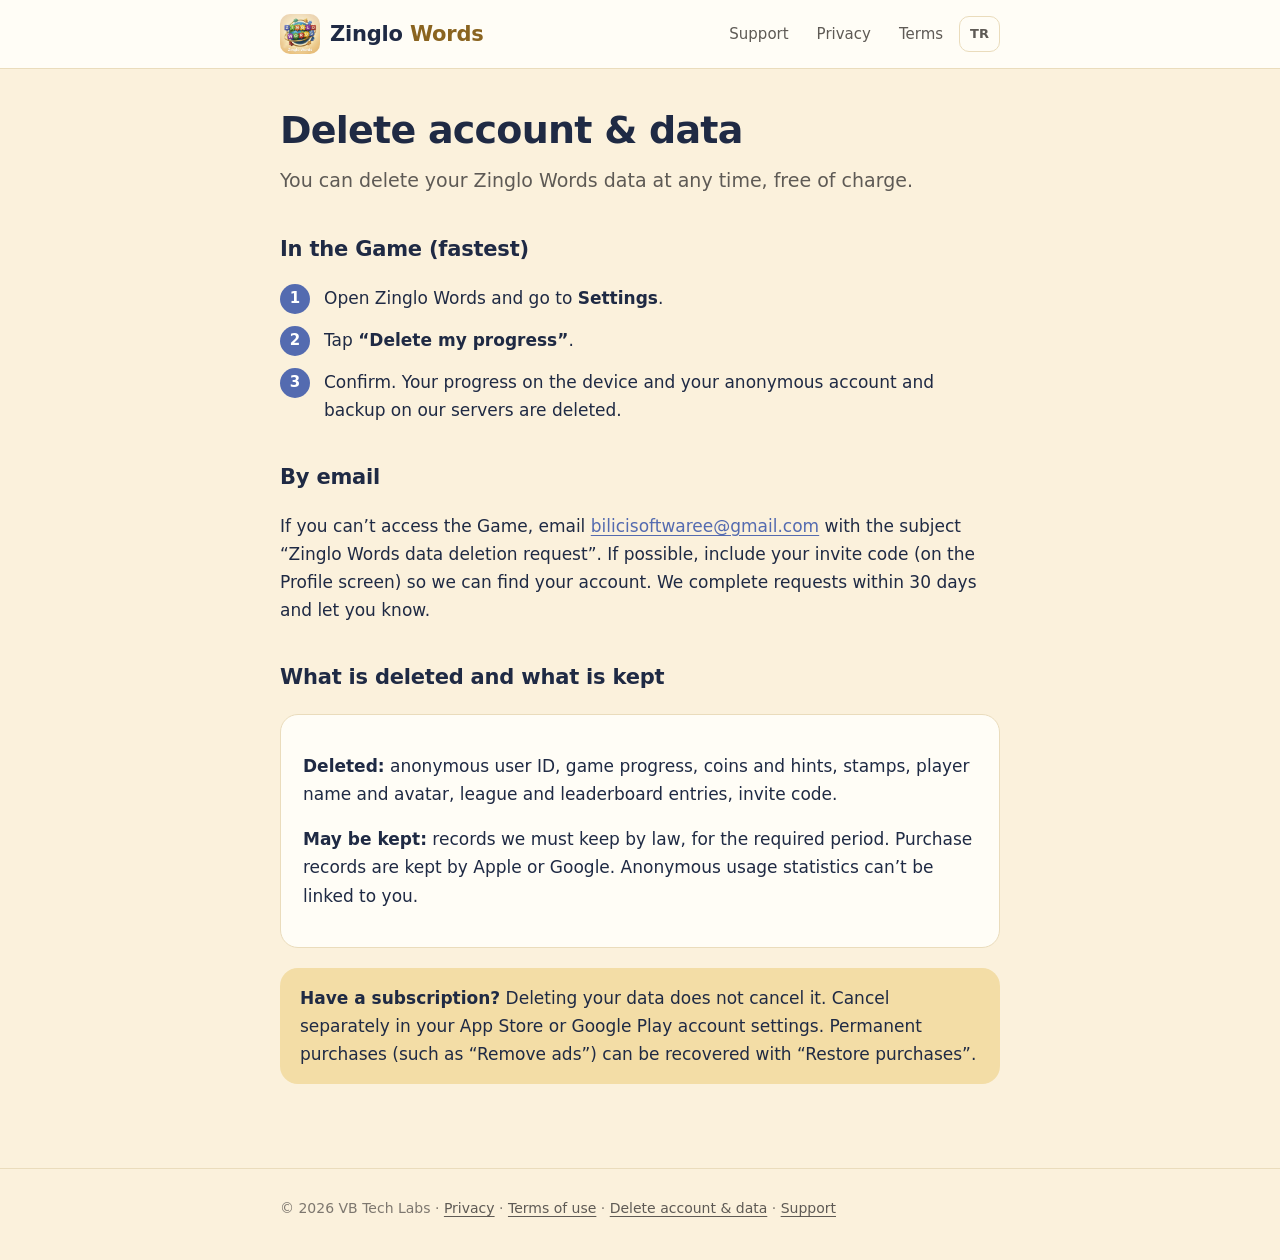
==== en/delete-account/index.html @ aed849ad "Zinglo Words: support, privacy/KVKK, terms and account deletion pages (TR + EN)" ====
<!doctype html>
<html lang="en">
<head>
<meta charset="utf-8">
<meta name="viewport" content="width=device-width, initial-scale=1">
<title>Delete Account & Data | Zinglo Words</title>
<meta name="description" content="How to delete your Zinglo Words account and data.">
<link rel="icon" href="/assets/logo.png">
<link rel="apple-touch-icon" href="/assets/logo.png">
<link rel="alternate" hreflang="tr" href="https://zinglogames.github.io/hesap-silme/">
<link rel="stylesheet" href="/assets/site.css">
</head>
<body>
<header class="site"><div class="wrap">
  <a class="brand" href="/en/"><img src="/assets/logo.png" alt="" width="40" height="40"><span>Zinglo <b>Words</b></span></a>
  <nav class="site" aria-label="Site"><a href="/en/support/">Support</a><a href="/en/privacy/">Privacy</a><a href="/en/terms/">Terms</a><a class="lang" href="/hesap-silme/" hreflang="tr" lang="tr">TR</a></nav>
</div></header>
<main><div class="wrap">
<h1>Delete account &amp; data</h1>
  <p class="lead">You can delete your Zinglo Words data at any time, free of charge.</p>

  <h2>In the Game (fastest)</h2>
  <ol class="steps">
    <li>Open Zinglo Words and go to <strong>Settings</strong>.</li>
    <li>Tap <strong>“Delete my progress”</strong>.</li>
    <li>Confirm. Your progress on the device and your anonymous account and backup on our servers are deleted.</li>
  </ol>

  <h2>By email</h2>
  <p>If you can’t access the Game, email <a href="mailto:bilicisoftwaree@gmail.com?subject=Zinglo%20Words%20data%20deletion%20request">bilicisoftwaree@gmail.com</a> with the subject “Zinglo Words data deletion request”. If possible, include your invite code (on the Profile screen) so we can find your account. We complete requests within 30 days and let you know.</p>

  <h2>What is deleted and what is kept</h2>
  <div class="card">
    <p><strong>Deleted:</strong> anonymous user ID, game progress, coins and hints, stamps, player name and avatar, league and leaderboard entries, invite code.</p>
    <p><strong>May be kept:</strong> records we must keep by law, for the required period. Purchase records are kept by Apple or Google. Anonymous usage statistics can’t be linked to you.</p>
  </div>
  <div class="note"><strong>Have a subscription?</strong> Deleting your data does not cancel it. Cancel separately in your App Store or Google Play account settings. Permanent purchases (such as “Remove ads”) can be recovered with “Restore purchases”.</div>
</div></main>
<footer class="site"><div class="wrap">
  © 2026 VB Tech Labs · <a href="/en/privacy/">Privacy</a> · <a href="/en/terms/">Terms of use</a> · <a href="/en/delete-account/">Delete account &amp; data</a> · <a href="/en/support/">Support</a>
</div></footer>
</body>
</html>
---- assets/site.css ----
:root {
  --bg: #fbf1dc; --surface: #fffdf6; --paper: #fff9ec; --text: #1f2a44; --text2: #5e5a55; --text3: #7d776f;
  --brand: #546bb0; --gold: #8a6420; --gold-soft: #f3dda6; --border: #eadcbc; --soft: #f6ead0;
  --radius: 18px; --max: 760px;
  font-family: Nunito, system-ui, -apple-system, "Segoe UI", Roboto, sans-serif;
}
@media (prefers-color-scheme: dark) {
  :root { --bg: #141a2b; --surface: #1b2338; --paper: #1b2338; --text: #f3ead6; --text2: #c9bfa9; --text3: #9a917f;
    --brand: #9fb2ec; --gold: #e0bd76; --gold-soft: #3a3220; --border: #2c3550; --soft: #222c45; }
}
* { box-sizing: border-box; }
html { -webkit-text-size-adjust: 100%; }
body { margin: 0; background: var(--bg); color: var(--text); font-size: 17px; line-height: 1.65; }
a { color: var(--brand); text-underline-offset: 3px; }
a:focus-visible { outline: 3px solid var(--brand); outline-offset: 2px; border-radius: 4px; }
.wrap { max-width: var(--max); margin: 0 auto; padding: 0 20px; }
header.site { border-bottom: 1px solid var(--border); background: var(--surface); }
header.site .wrap { display: flex; align-items: center; justify-content: space-between; gap: 16px; min-height: 68px; flex-wrap: wrap; }
.brand { display: flex; align-items: center; gap: 10px; text-decoration: none; color: var(--text); font-weight: 800; font-size: 21px; letter-spacing: -0.01em; }
.brand img { width: 40px; height: 40px; border-radius: 10px; }
.brand b { color: var(--gold); font-weight: 800; }
nav.site { display: flex; gap: 4px; flex-wrap: wrap; align-items: center; }
nav.site a { text-decoration: none; color: var(--text2); padding: 8px 12px; border-radius: 10px; font-size: 15px; }
nav.site a:hover, nav.site a[aria-current="page"] { background: var(--soft); color: var(--brand); }
nav.site a.lang { border: 1px solid var(--border); font-weight: 700; font-size: 13px; padding: 6px 10px; }
main { padding: 40px 0 64px; }
h1 { font-size: clamp(28px, 5vw, 38px); line-height: 1.15; letter-spacing: -0.02em; margin: 0 0 12px; }
h2 { font-size: 21px; letter-spacing: -0.01em; margin: 36px 0 8px; }
h3 { font-size: 17px; margin: 24px 0 6px; }
.lead { font-size: 19px; color: var(--text2); margin: 0 0 24px; }
.meta { color: var(--text3); font-size: 14px; margin-bottom: 28px; }
.card { background: var(--surface); border: 1px solid var(--border); border-radius: var(--radius); padding: 20px 22px; margin: 20px 0; }
.note { background: var(--gold-soft); border-radius: var(--radius); padding: 16px 20px; margin: 20px 0; }
table { width: 100%; border-collapse: collapse; margin: 12px 0; font-size: 15px; }
th, td { text-align: left; padding: 10px 8px; border-bottom: 1px solid var(--border); vertical-align: top; }
th { color: var(--text2); font-weight: 700; }
.table-scroll { overflow-x: auto; }
.steps { counter-reset: s; list-style: none; padding: 0; }
.steps li { counter-increment: s; position: relative; padding-left: 44px; margin: 14px 0; }
.steps li::before { content: counter(s); position: absolute; left: 0; top: 0; width: 30px; height: 30px; border-radius: 50%; background: var(--brand); color: #fff; display: grid; place-items: center; font-weight: 700; font-size: 15px; }
.hero { display: flex; gap: 22px; align-items: center; padding: 16px 0 8px; flex-wrap: wrap; }
.hero img { width: 112px; height: 112px; border-radius: 26px; box-shadow: 0 10px 28px rgba(31, 42, 68, 0.16); }
.hero h1 { margin-bottom: 6px; }
.grid { display: grid; grid-template-columns: repeat(auto-fit, minmax(200px, 1fr)); gap: 14px; margin: 24px 0; }
.grid .card { margin: 0; }
.grid h3 { margin-top: 0; }
footer.site { border-top: 1px solid var(--border); padding: 28px 0 40px; color: var(--text3); font-size: 14px; }
footer.site a { color: var(--text2); }
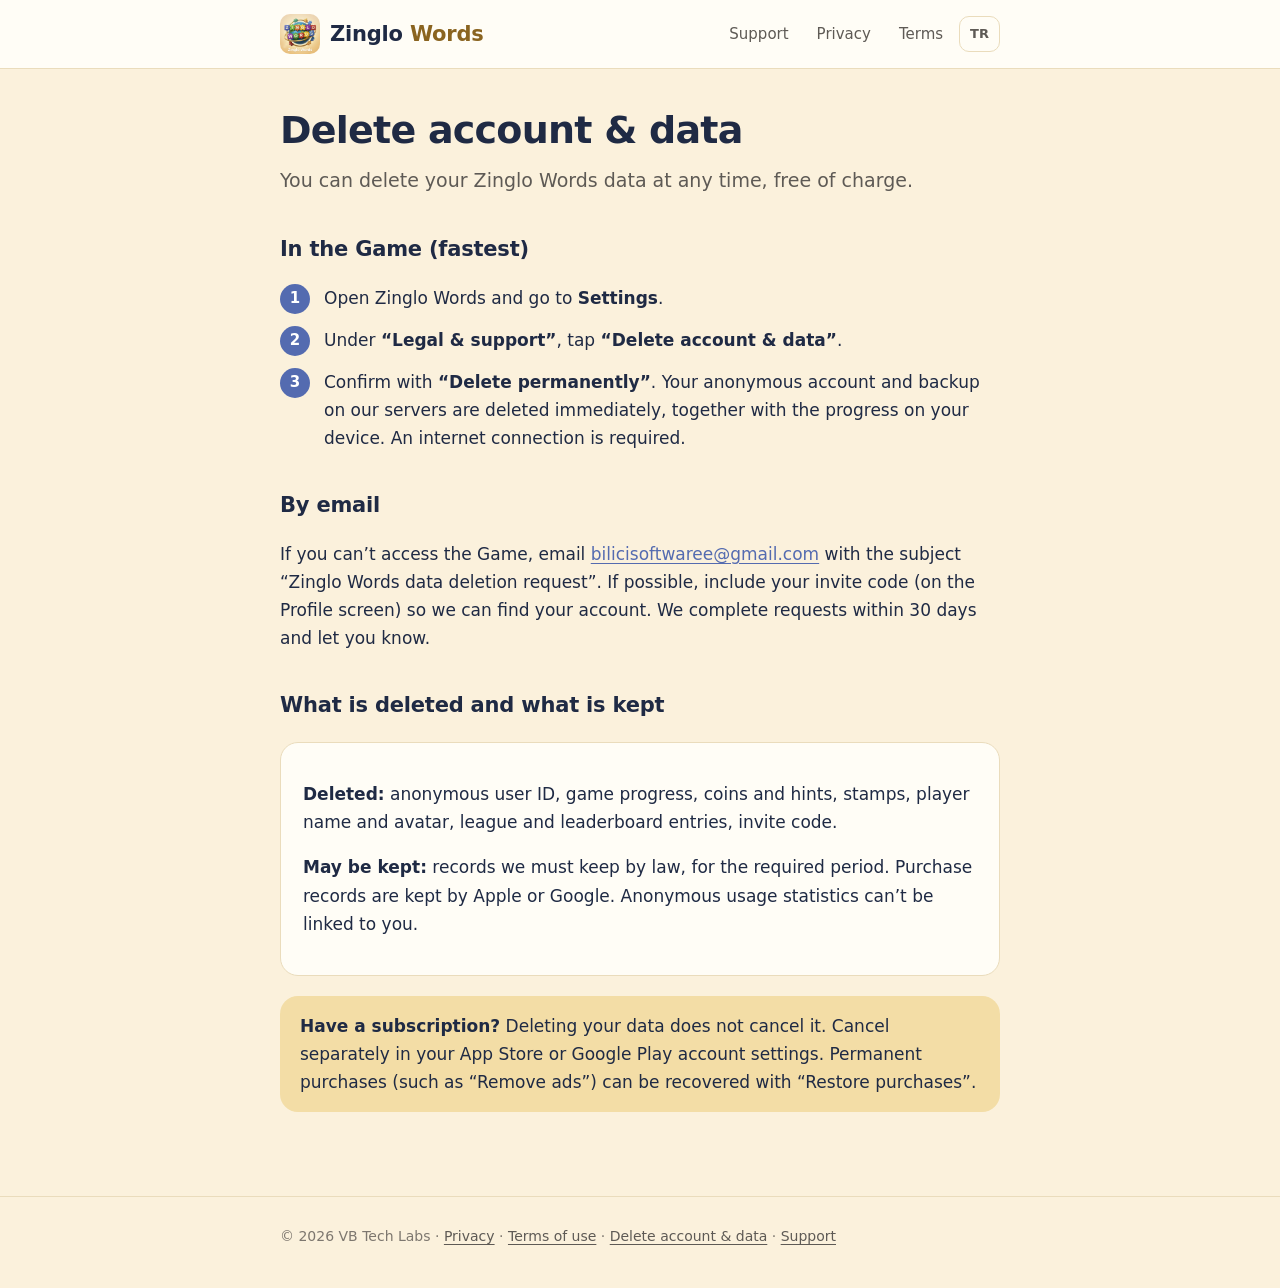
==== commit e39399df: "Match in-app account deletion wording" ====
--- a/en/delete-account/index.html
+++ b/en/delete-account/index.html
@@ -22,8 +22,8 @@
   <h2>In the Game (fastest)</h2>
   <ol class="steps">
     <li>Open Zinglo Words and go to <strong>Settings</strong>.</li>
-    <li>Tap <strong>“Delete my progress”</strong>.</li>
-    <li>Confirm. Your progress on the device and your anonymous account and backup on our servers are deleted.</li>
+    <li>Under <strong>“Legal &amp; support”</strong>, tap <strong>“Delete account &amp; data”</strong>.</li>
+    <li>Confirm with <strong>“Delete permanently”</strong>. Your anonymous account and backup on our servers are deleted immediately, together with the progress on your device. An internet connection is required.</li>
   </ol>
 
   <h2>By email</h2>
